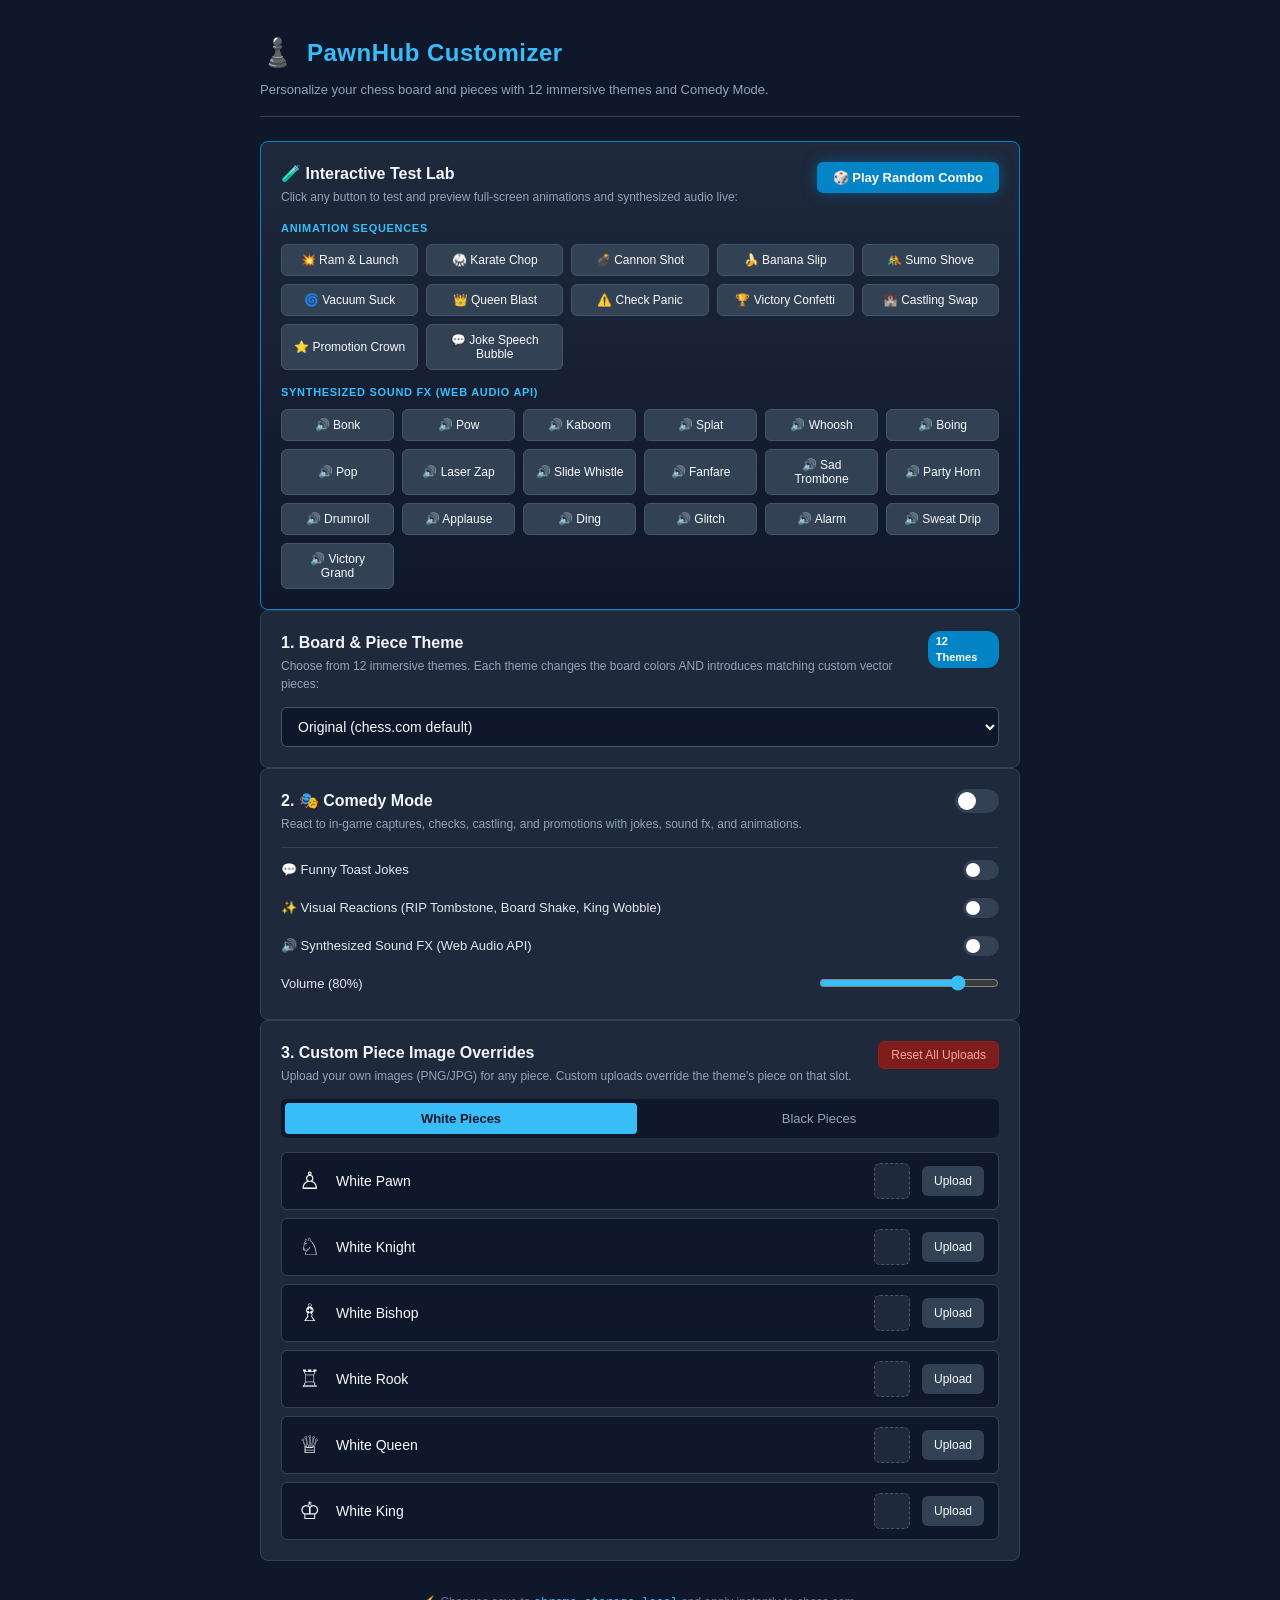
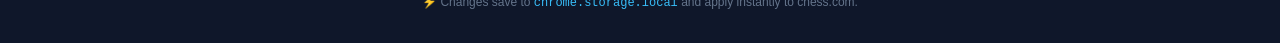
==== options/options.html @ b4aa9efa "animations and themes" ====
<!DOCTYPE html>
<html lang="en">
<head>
  <meta charset="UTF-8">
  <meta name="viewport" content="width=device-width, initial-scale=1.0">
  <title>PawnHub - Customizer Settings</title>
  <link rel="stylesheet" href="options.css">
  <link rel="stylesheet" href="../content/content.css">
</head>
<body>
  <div class="container">
    <header class="header">
      <div class="logo">
        <span class="icon">♟️</span>
        <h1>PawnHub Customizer</h1>
      </div>
      <p class="subtitle">Personalize your chess board and pieces with 12 immersive themes and Comedy Mode.</p>
    </header>

    <main class="grid-layout">
      <!-- Section 1: Interactive Test Lab (Audition Without Playing) -->
      <section class="card test-lab-card">
        <div class="card-header-flex">
          <div>
            <h2 class="card-title">🧪 Interactive Test Lab</h2>
            <p class="card-desc">Click any button to test and preview full-screen animations and synthesized audio live:</p>
          </div>
          <button id="test-random-combo-btn" class="btn-primary-glow">🎲 Play Random Combo</button>
        </div>

        <div class="test-group">
          <span class="test-group-title">Animation Sequences</span>
          <div class="button-grid">
            <button class="test-btn" data-effect="bonk">💥 Ram & Launch</button>
            <button class="test-btn" data-effect="karate">🥋 Karate Chop</button>
            <button class="test-btn" data-effect="cannon">💣 Cannon Shot</button>
            <button class="test-btn" data-effect="slip">🍌 Banana Slip</button>
            <button class="test-btn" data-effect="sumo">🤼 Sumo Shove</button>
            <button class="test-btn" data-effect="vacuum">🌀 Vacuum Suck</button>
            <button class="test-btn" data-effect="queen">👑 Queen Blast</button>
            <button class="test-btn" data-effect="check">⚠️ Check Panic</button>
            <button class="test-btn" data-effect="checkmate">🏆 Victory Confetti</button>
            <button class="test-btn" data-effect="castle">🏰 Castling Swap</button>
            <button class="test-btn" data-effect="promotion">⭐ Promotion Crown</button>
            <button class="test-btn" data-effect="joke">💬 Joke Speech Bubble</button>
          </div>
        </div>

        <div class="test-group">
          <span class="test-group-title">Synthesized Sound FX (Web Audio API)</span>
          <div class="button-grid sound-grid">
            <button class="test-sound-btn" data-sound="bonk">🔊 Bonk</button>
            <button class="test-sound-btn" data-sound="pow">🔊 Pow</button>
            <button class="test-sound-btn" data-sound="kaboom">🔊 Kaboom</button>
            <button class="test-sound-btn" data-sound="splat">🔊 Splat</button>
            <button class="test-sound-btn" data-sound="whoosh">🔊 Whoosh</button>
            <button class="test-sound-btn" data-sound="boing">🔊 Boing</button>
            <button class="test-sound-btn" data-sound="pop">🔊 Pop</button>
            <button class="test-sound-btn" data-sound="laser_zap">🔊 Laser Zap</button>
            <button class="test-sound-btn" data-sound="slide_whistle">🔊 Slide Whistle</button>
            <button class="test-sound-btn" data-sound="fanfare">🔊 Fanfare</button>
            <button class="test-sound-btn" data-sound="sad_trombone">🔊 Sad Trombone</button>
            <button class="test-sound-btn" data-sound="party_horn">🔊 Party Horn</button>
            <button class="test-sound-btn" data-sound="drumroll">🔊 Drumroll</button>
            <button class="test-sound-btn" data-sound="applause">🔊 Applause</button>
            <button class="test-sound-btn" data-sound="ding">🔊 Ding</button>
            <button class="test-sound-btn" data-sound="glitch">🔊 Glitch</button>
            <button class="test-sound-btn" data-sound="alarm">🔊 Alarm</button>
            <button class="test-sound-btn" data-sound="drip">🔊 Sweat Drip</button>
            <button class="test-sound-btn" data-sound="victory">🔊 Victory Grand</button>
          </div>
        </div>
      </section>

      <!-- Section 2: 12 Board & Piece Themes -->
      <section class="card">
        <div class="card-header-flex">
          <div>
            <h2 class="card-title">1. Board & Piece Theme</h2>
            <p class="card-desc">Choose from 12 immersive themes. Each theme changes the board colors AND introduces matching custom vector pieces:</p>
          </div>
          <span class="badge">12 Themes</span>
        </div>
        <select id="theme-select" class="theme-dropdown">
          <option value="default">Original (chess.com default)</option>
          <option value="candy">🍭 Candy Land</option>
          <option value="lava">🌋 Lava Volcano</option>
          <option value="space">🌌 Deep Space</option>
          <option value="haunted">🏚️ Haunted Mansion</option>
          <option value="underwater">🌊 Underwater Reef</option>
          <option value="arcade">🕹️ Retro Arcade</option>
          <option value="desert">🏜️ Desert Pyramids</option>
          <option value="jungle">🌴 Wild Jungle</option>
          <option value="ice">❄️ Ice Kingdom</option>
          <option value="cyberpunk">⚡ Cyberpunk Neon</option>
          <option value="medieval">🏰 Medieval Castle</option>
          <option value="pirate">🏴‍☠️ Pirate Seas</option>
        </select>
      </section>

      <!-- Section 3: Comedy Mode Settings -->
      <section class="card">
        <div class="card-header-flex">
          <div>
            <h2 class="card-title">2. 🎭 Comedy Mode</h2>
            <p class="card-desc">React to in-game captures, checks, castling, and promotions with jokes, sound fx, and animations.</p>
          </div>
          <label class="toggle-switch">
            <input type="checkbox" id="comedy-enabled-toggle">
            <span class="slider"></span>
          </label>
        </div>

        <div id="comedy-sub-options" class="sub-options">
          <div class="switch-row">
            <span class="sub-label">💬 Funny Toast Jokes</span>
            <label class="toggle-switch small">
              <input type="checkbox" id="comedy-jokes-toggle">
              <span class="slider"></span>
            </label>
          </div>

          <div class="switch-row">
            <span class="sub-label">✨ Visual Reactions (RIP Tombstone, Board Shake, King Wobble)</span>
            <label class="toggle-switch small">
              <input type="checkbox" id="comedy-effects-toggle">
              <span class="slider"></span>
            </label>
          </div>

          <div class="switch-row">
            <span class="sub-label">🔊 Synthesized Sound FX (Web Audio API)</span>
            <label class="toggle-switch small">
              <input type="checkbox" id="comedy-sounds-toggle">
              <span class="slider"></span>
            </label>
          </div>

          <div class="slider-row">
            <span class="sub-label">Volume (<span id="volume-label">80%</span>)</span>
            <input type="range" id="comedy-volume-slider" min="0" max="100" value="80">
          </div>
        </div>
      </section>

      <!-- Section 4: Piece Replacements -->
      <section class="card">
        <div class="card-header-flex">
          <div>
            <h2 class="card-title">3. Custom Piece Image Overrides</h2>
            <p class="card-desc">Upload your own images (PNG/JPG) for any piece. Custom uploads override the theme's piece on that slot.</p>
          </div>
          <button id="reset-all-pieces-btn" class="btn-danger">Reset All Uploads</button>
        </div>

        <!-- Color Tabs -->
        <div class="tab-bar">
          <button class="tab-btn active" data-tab="white">White Pieces</button>
          <button class="tab-btn" data-tab="black">Black Pieces</button>
        </div>

        <!-- Pieces Containers -->
        <div id="white-pieces-list" class="piece-grid tab-content active"></div>
        <div id="black-pieces-list" class="piece-grid tab-content"></div>
      </section>
    </main>

    <footer class="footer">
      <span>⚡ Changes save to <code>chrome.storage.local</code> and apply instantly to chess.com.</span>
    </footer>
  </div>

  <script src="../content/themes.js"></script>
  <script src="../content/audio.js"></script>
  <script src="../content/effects.js"></script>
  <script src="options.js"></script>
</body>
</html>
---- options/options.css ----
/* ==========================================================================
   PawnHub - Options Page Styles (Full Tab)
   ========================================================================== */

* {
  box-sizing: border-box;
  margin: 0;
  padding: 0;
}

body {
  background-color: #0f172a;
  color: #f8fafc;
  font-family: -apple-system, BlinkMacSystemFont, "Segoe UI", Roboto, sans-serif;
  font-size: 14px;
  line-height: 1.5;
  padding: 32px 16px;
  min-height: 100vh;
}

.container {
  max-width: 760px;
  margin: 0 auto;
  display: flex;
  flex-direction: column;
  gap: 24px;
}

/* Header */
.header {
  border-bottom: 1px solid #334155;
  padding-bottom: 16px;
}

.logo {
  display: flex;
  align-items: center;
  gap: 12px;
  margin-bottom: 6px;
}

.logo .icon {
  font-size: 28px;
}

.logo h1 {
  font-size: 24px;
  font-weight: 700;
  color: #38bdf8;
  letter-spacing: 0.5px;
}

.subtitle {
  color: #94a3b8;
  font-size: 13px;
}

/* Cards */
.card {
  background-color: #1e293b;
  border: 1px solid #334155;
  border-radius: 8px;
  padding: 20px;
  display: flex;
  flex-direction: column;
  gap: 14px;
}

.card-header-flex {
  display: flex;
  justify-content: space-between;
  align-items: flex-start;
  gap: 12px;
}

.card-title {
  font-size: 16px;
  font-weight: 600;
  color: #f1f5f9;
}

.card-desc {
  font-size: 12px;
  color: #94a3b8;
  margin-top: 2px;
}

/* Test Lab Styles */
.test-lab-card {
  border: 1px solid #0284c7;
  background: linear-gradient(180deg, #1e293b 0%, #0f172a 100%);
}

.btn-primary-glow {
  background-color: #0284c7;
  color: #ffffff;
  border: none;
  border-radius: 6px;
  padding: 8px 16px;
  font-weight: 700;
  font-size: 13px;
  cursor: pointer;
  box-shadow: 0 0 14px rgba(2, 132, 199, 0.5);
  transition: all 0.2s;
}

.btn-primary-glow:hover {
  background-color: #38bdf8;
  color: #0f172a;
}

.test-group {
  display: flex;
  flex-direction: column;
  gap: 8px;
}

.test-group-title {
  font-size: 11px;
  text-transform: uppercase;
  letter-spacing: 0.7px;
  color: #38bdf8;
  font-weight: 700;
}

.button-grid {
  display: grid;
  grid-template-columns: repeat(auto-fill, minmax(130px, 1fr));
  gap: 8px;
}

.sound-grid {
  grid-template-columns: repeat(auto-fill, minmax(105px, 1fr));
}

.test-btn, .test-sound-btn {
  background: #334155;
  border: 1px solid #475569;
  color: #f8fafc;
  padding: 8px 10px;
  border-radius: 6px;
  font-size: 12px;
  font-weight: 500;
  cursor: pointer;
  text-align: center;
  transition: all 0.15s;
}

.test-btn:hover {
  background: #0284c7;
  border-color: #38bdf8;
  transform: translateY(-1px);
}

.test-sound-btn:hover {
  background: #059669;
  border-color: #34d399;
  transform: translateY(-1px);
}

/* Dropdown */
.theme-dropdown {
  width: 100%;
  padding: 10px 12px;
  background-color: #0f172a;
  color: #f8fafc;
  border: 1px solid #475569;
  border-radius: 6px;
  font-size: 14px;
  cursor: pointer;
  outline: none;
  transition: border-color 0.2s;
}

.theme-dropdown:focus {
  border-color: #38bdf8;
}

/* Comedy Switches */
.switch-row {
  display: flex;
  justify-content: space-between;
  align-items: center;
  gap: 12px;
  padding: 6px 0;
}

.sub-options {
  display: flex;
  flex-direction: column;
  gap: 6px;
  padding-top: 6px;
  border-top: 1px solid #334155;
}

.sub-options.disabled {
  opacity: 0.4;
  pointer-events: none;
}

.sub-label {
  font-size: 13px;
  color: #e2e8f0;
}

.slider-row {
  display: flex;
  justify-content: space-between;
  align-items: center;
  padding: 6px 0;
}

.slider-row input[type="range"] {
  width: 180px;
  accent-color: #38bdf8;
  cursor: pointer;
}

.toggle-switch {
  position: relative;
  display: inline-block;
  width: 44px;
  height: 24px;
  flex-shrink: 0;
}

.toggle-switch input {
  opacity: 0;
  width: 0;
  height: 0;
}

.slider {
  position: absolute;
  cursor: pointer;
  top: 0;
  left: 0;
  right: 0;
  bottom: 0;
  background-color: #334155;
  transition: 0.2s;
  border-radius: 24px;
}

.slider:before {
  position: absolute;
  content: "";
  height: 18px;
  width: 18px;
  left: 3px;
  bottom: 3px;
  background-color: white;
  transition: 0.2s;
  border-radius: 50%;
}

input:checked + .slider {
  background-color: #38bdf8;
}

input:checked + .slider:before {
  transform: translateX(20px);
}

.toggle-switch.small {
  width: 36px;
  height: 20px;
}

.toggle-switch.small .slider:before {
  height: 14px;
  width: 14px;
  left: 3px;
  bottom: 3px;
}

.toggle-switch.small input:checked + .slider:before {
  transform: translateX(16px);
}

/* Tab Bar */
.tab-bar {
  display: flex;
  background-color: #0f172a;
  border-radius: 6px;
  padding: 4px;
  gap: 6px;
}

.tab-btn {
  flex: 1;
  padding: 8px;
  background: transparent;
  border: none;
  border-radius: 4px;
  color: #94a3b8;
  font-size: 13px;
  font-weight: 500;
  cursor: pointer;
  transition: all 0.2s;
}

.tab-btn.active {
  background-color: #38bdf8;
  color: #0f172a;
  font-weight: 600;
}

.tab-content {
  display: none;
}

.tab-content.active {
  display: flex;
  flex-direction: column;
  gap: 8px;
}

/* Piece Row */
.piece-row {
  display: flex;
  align-items: center;
  justify-content: space-between;
  padding: 10px 14px;
  background-color: #0f172a;
  border: 1px solid #334155;
  border-radius: 6px;
  transition: border-color 0.2s;
}

.piece-row:hover {
  border-color: #475569;
}

.piece-info {
  display: flex;
  align-items: center;
  gap: 12px;
}

.piece-symbol {
  font-size: 24px;
  width: 28px;
  text-align: center;
}

.piece-name {
  font-size: 14px;
  font-weight: 500;
}

.piece-actions {
  display: flex;
  align-items: center;
  gap: 12px;
}

.piece-preview {
  width: 36px;
  height: 36px;
  border-radius: 6px;
  background-color: #1e293b;
  border: 1px dashed #475569;
  display: flex;
  align-items: center;
  justify-content: center;
  background-size: contain;
  background-position: center;
  background-repeat: no-repeat;
}

.piece-preview.has-image {
  border-style: solid;
  border-color: #38bdf8;
}

.btn-upload {
  padding: 6px 12px;
  background-color: #334155;
  color: #f8fafc;
  border-radius: 6px;
  cursor: pointer;
  font-size: 12px;
  font-weight: 500;
  transition: background-color 0.2s;
}

.btn-upload:hover {
  background-color: #475569;
}

.btn-clear {
  background: transparent;
  border: none;
  color: #ef4444;
  cursor: pointer;
  font-size: 16px;
  padding: 4px;
  display: none;
  line-height: 1;
}

.btn-clear.visible {
  display: inline-block;
}

.btn-danger {
  background: #7f1d1d;
  color: #fca5a5;
  border: 1px solid #991b1b;
  border-radius: 6px;
  padding: 6px 12px;
  font-size: 12px;
  font-weight: 500;
  cursor: pointer;
  transition: background-color 0.2s;
}

.btn-danger:hover {
  background: #991b1b;
  color: #ffffff;
}

.badge {
  background: #0284c7;
  color: #ffffff;
  padding: 2px 8px;
  border-radius: 12px;
  font-size: 11px;
  font-weight: 700;
}

/* Footer */
.footer {
  text-align: center;
  color: #64748b;
  font-size: 12px;
  padding-top: 8px;
}

code {
  color: #38bdf8;
  font-family: monospace;
}
---- content/content.css ----
/* ==========================================================================
   PawnHub - Fullscreen Overlay & Big Animation Styles (Stage 2)
   ========================================================================== */

/* 1. Dedicated Fullscreen Overlay Layer (Zero clipping, fixed to viewport) */
.pawnhub-fullscreen-overlay {
  position: fixed;
  inset: 0;
  width: 100vw;
  height: 100vh;
  pointer-events: none !important;
  z-index: 99999999 !important;
  overflow: visible !important;
}

.pawnhub-particle-canvas {
  position: absolute;
  inset: 0;
  width: 100%;
  height: 100%;
  pointer-events: none;
}

/* 2. Ghost Clones for "Bonk and Fly" Movement */
.pawnhub-ghost-piece {
  position: absolute;
  pointer-events: none !important;
  z-index: 99999999 !important;
  will-change: transform, opacity;
  filter: drop-shadow(0 8px 16px rgba(0, 0, 0, 0.45));
}

/* 3. Big Comic Bursts ("BONK!", "POW!", "WHAM!", "KABOOM!") */
.pawnhub-comic-burst {
  position: absolute;
  pointer-events: none !important;
  font-family: "Impact", "Arial Black", -apple-system, sans-serif;
  font-weight: 900;
  font-size: 52px;
  letter-spacing: 2px;
  text-transform: uppercase;
  text-align: center;
  white-space: nowrap;
  animation: pawnhub-burst-pop 1.1s cubic-bezier(0.175, 0.885, 0.32, 1.275) forwards;
  will-change: transform, opacity;
}

.pawnhub-comic-burst.theme-yellow {
  color: #fef08a;
  text-shadow:
    -3px -3px 0 #000, 3px -3px 0 #000,
    -3px 3px 0 #000, 3px 3px 0 #000,
    0 6px 12px rgba(245, 158, 11, 0.8);
}

.pawnhub-comic-burst.theme-cyan {
  color: #38bdf8;
  text-shadow:
    -3px -3px 0 #000, 3px -3px 0 #000,
    -3px 3px 0 #000, 3px 3px 0 #000,
    0 6px 12px rgba(2, 132, 199, 0.8);
}

.pawnhub-comic-burst.theme-orange {
  color: #fb923c;
  text-shadow:
    -3px -3px 0 #000, 3px -3px 0 #000,
    -3px 3px 0 #000, 3px 3px 0 #000,
    0 6px 16px rgba(234, 88, 12, 0.9);
}

.pawnhub-comic-burst.theme-purple {
  color: #c084fc;
  text-shadow:
    -3px -3px 0 #000, 3px -3px 0 #000,
    -3px 3px 0 #000, 3px 3px 0 #000,
    0 6px 16px rgba(147, 51, 234, 0.8);
}

@keyframes pawnhub-burst-pop {
  0% {
    opacity: 0;
    transform: translate(-50%, -50%) scale(0.3) rotate(-15deg);
  }
  20% {
    opacity: 1;
    transform: translate(-50%, -50%) scale(1.3) rotate(5deg);
  }
  60% {
    opacity: 1;
    transform: translate(-50%, -65%) scale(1.05) rotate(-3deg);
  }
  100% {
    opacity: 0;
    transform: translate(-50%, -100%) scale(0.8) rotate(8deg);
  }
}

/* 4. Shockwave Ring */
.pawnhub-shockwave-ring {
  position: absolute;
  pointer-events: none !important;
  border: 6px solid #38bdf8;
  border-radius: 50%;
  transform: translate(-50%, -50%) scale(0.1);
  box-shadow: 0 0 20px #38bdf8, inset 0 0 20px #38bdf8;
  animation: pawnhub-shockwave-expand 0.75s ease-out forwards;
}

@keyframes pawnhub-shockwave-expand {
  0% {
    opacity: 1;
    transform: translate(-50%, -50%) scale(0.1);
  }
  70% {
    opacity: 0.8;
  }
  100% {
    opacity: 0;
    transform: translate(-50%, -50%) scale(1.1);
  }
}

/* 5. Hop Ring on normal moves */
.pawnhub-hop-ring {
  position: absolute;
  pointer-events: none;
  width: 70px;
  height: 70px;
  border: 3px solid #38bdf8;
  border-radius: 50%;
  transform: translate(-50%, -50%) scale(0.3);
  animation: pawnhub-hop-expand 0.45s ease-out forwards;
}

@keyframes pawnhub-hop-expand {
  0% { opacity: 0.9; transform: translate(-50%, -50%) scale(0.3); }
  100% { opacity: 0; transform: translate(-50%, -50%) scale(1.3); }
}

/* 6. Big Centered Speech Bubble Joke Banner */
.pawnhub-big-joke-banner {
  position: absolute;
  transform: translate(-50%, -50%);
  pointer-events: none !important;
  z-index: 99999999;
  max-width: 90vw;
  width: max-content;
  animation: pawnhub-joke-pop-in 0.35s cubic-bezier(0.175, 0.885, 0.32, 1.275) forwards;
}

.pawnhub-big-joke-banner .joke-bubble {
  background: rgba(15, 23, 42, 0.96);
  color: #ffffff;
  border: 3px solid #38bdf8;
  border-radius: 18px;
  padding: 14px 26px;
  display: flex;
  align-items: center;
  gap: 14px;
  box-shadow: 0 10px 30px rgba(0, 0, 0, 0.6), 0 0 18px rgba(56, 189, 248, 0.4);
  font-family: -apple-system, BlinkMacSystemFont, "Segoe UI", Roboto, sans-serif;
  font-weight: 700;
  line-height: 1.3;
  text-shadow: 0 2px 4px rgba(0, 0, 0, 0.5);
}

.pawnhub-big-joke-banner .joke-icon {
  font-size: 1.4em;
  flex-shrink: 0;
}

.pawnhub-big-joke-banner .joke-text {
  font-size: 1em;
}

.pawnhub-big-joke-banner.fading-out {
  animation: pawnhub-joke-fade-out 0.4s ease forwards;
}

@keyframes pawnhub-joke-pop-in {
  from {
    opacity: 0;
    transform: translate(-50%, -40%) scale(0.8);
  }
  to {
    opacity: 1;
    transform: translate(-50%, -50%) scale(1);
  }
}

@keyframes pawnhub-joke-fade-out {
  from {
    opacity: 1;
    transform: translate(-50%, -50%) scale(1);
  }
  to {
    opacity: 0;
    transform: translate(-50%, -60%) scale(0.9);
  }
}

/* 7. Big Floating RIP Tombstone */
.pawnhub-big-rip-marker {
  position: absolute;
  pointer-events: none;
  font-size: 42px;
  transform: translate(-50%, -50%);
  animation: pawnhub-rip-rise 1.4s ease-out forwards;
  filter: drop-shadow(0 4px 8px rgba(0, 0, 0, 0.6));
}

@keyframes pawnhub-rip-rise {
  0% {
    opacity: 0;
    transform: translate(-50%, -40%) scale(0.5);
  }
  25% {
    opacity: 1;
    transform: translate(-50%, -65%) scale(1.2);
  }
  75% {
    opacity: 0.9;
    transform: translate(-50%, -100%) scale(1);
  }
  100% {
    opacity: 0;
    transform: translate(-50%, -140%) scale(0.8);
  }
}

/* 8. King Panic Sweat Drop */
.pawnhub-sweat-drop {
  position: absolute;
  font-size: 32px;
  pointer-events: none;
  animation: pawnhub-sweat-fall 1s ease-in forwards;
}

@keyframes pawnhub-sweat-fall {
  0% { opacity: 0; transform: translate(-50%, 0) scale(0.5); }
  30% { opacity: 1; transform: translate(-50%, 10px) scale(1.1); }
  100% { opacity: 0; transform: translate(-50%, 45px) scale(0.8); }
}

/* 9. Screen Shake Variants (Respects prefers-reduced-motion) */
@media (prefers-reduced-motion: no-preference) {
  .pawnhub-screen-shake-light {
    animation: pawnhub-shake-anim-light 0.4s cubic-bezier(0.36, 0.07, 0.19, 0.97) both !important;
  }

  .pawnhub-screen-shake-heavy {
    animation: pawnhub-shake-anim-heavy 0.6s cubic-bezier(0.36, 0.07, 0.19, 0.97) both !important;
  }
}

@keyframes pawnhub-shake-anim-light {
  10%, 90% { transform: translate3d(-2px, 1px, 0); }
  20%, 80% { transform: translate3d(3px, -2px, 0); }
  30%, 50%, 70% { transform: translate3d(-3px, 2px, 0); }
  40%, 60% { transform: translate3d(3px, -1px, 0); }
}

@keyframes pawnhub-shake-anim-heavy {
  10%, 90% { transform: translate3d(-5px, 3px, 0) rotate(-1deg); }
  20%, 80% { transform: translate3d(6px, -4px, 0) rotate(1deg); }
  30%, 50%, 70% { transform: translate3d(-6px, 4px, 0) rotate(-1deg); }
  40%, 60% { transform: translate3d(5px, -3px, 0) rotate(1deg); }
}
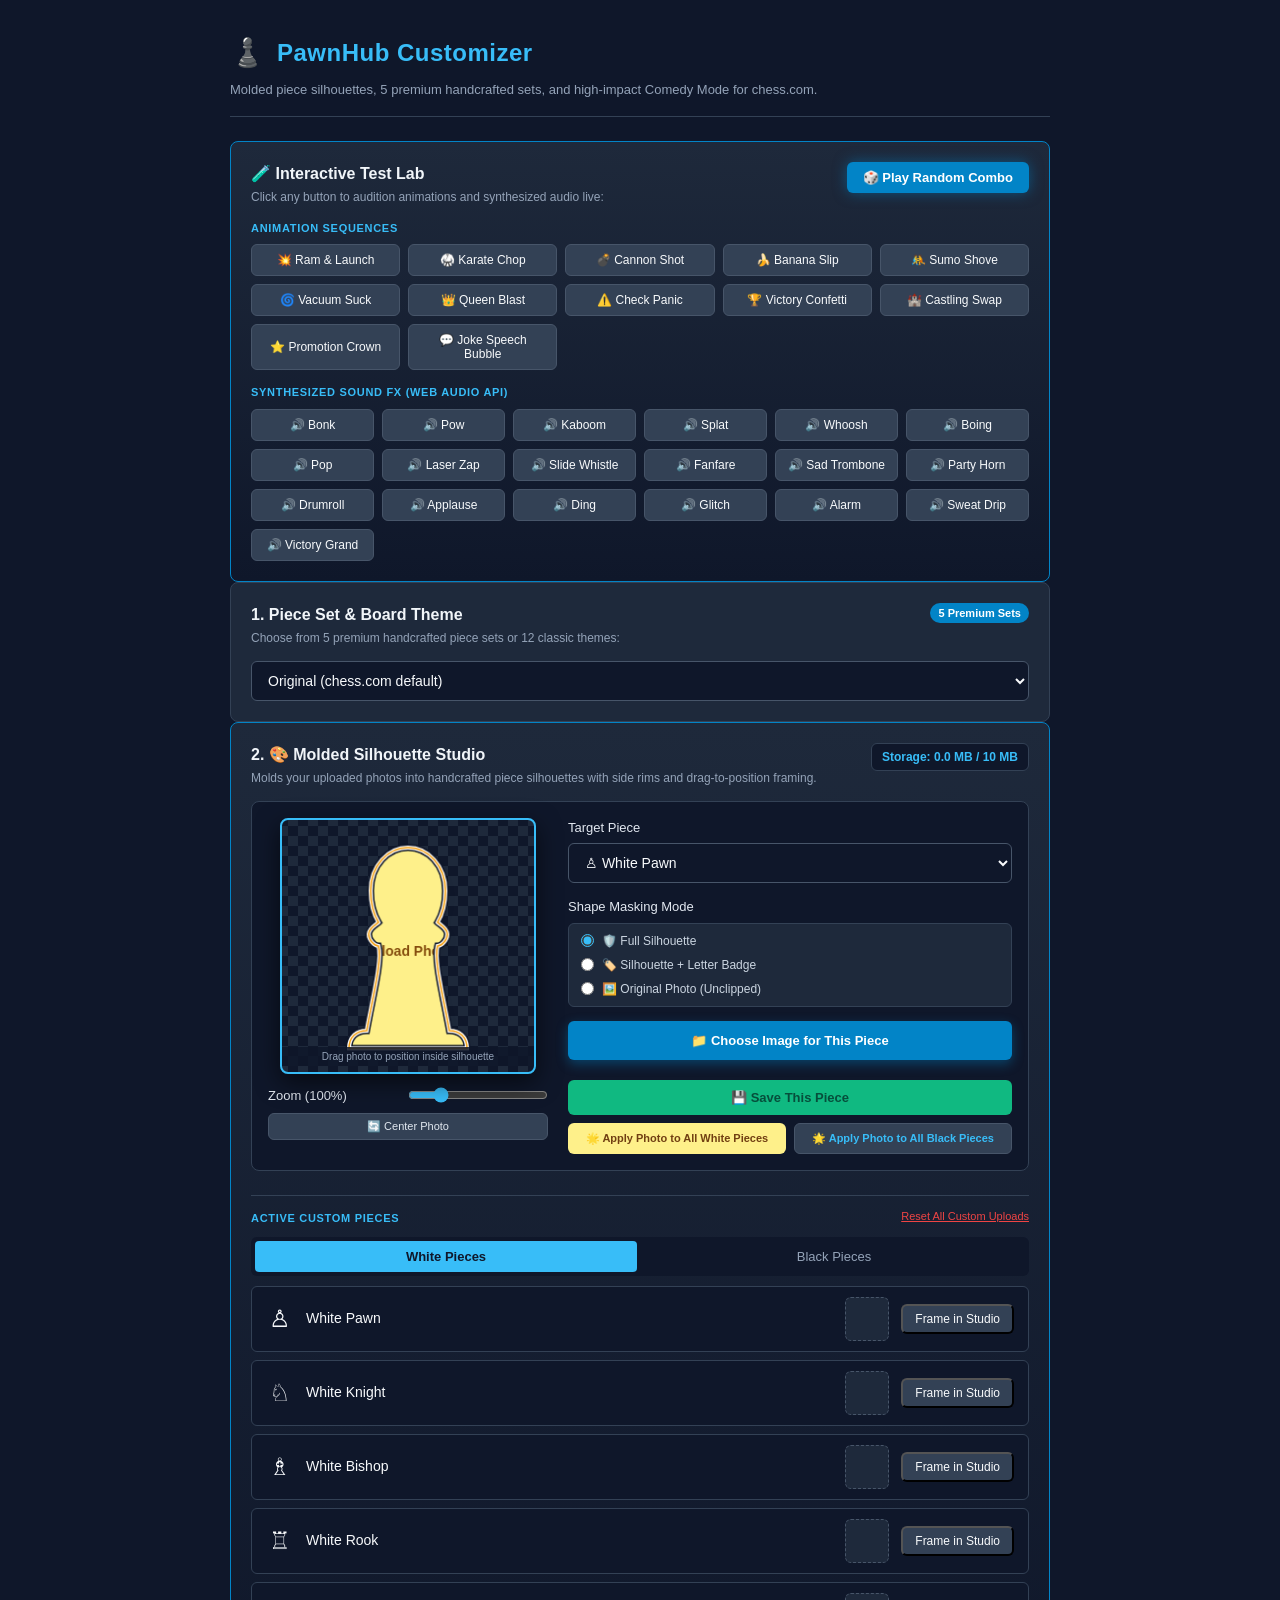
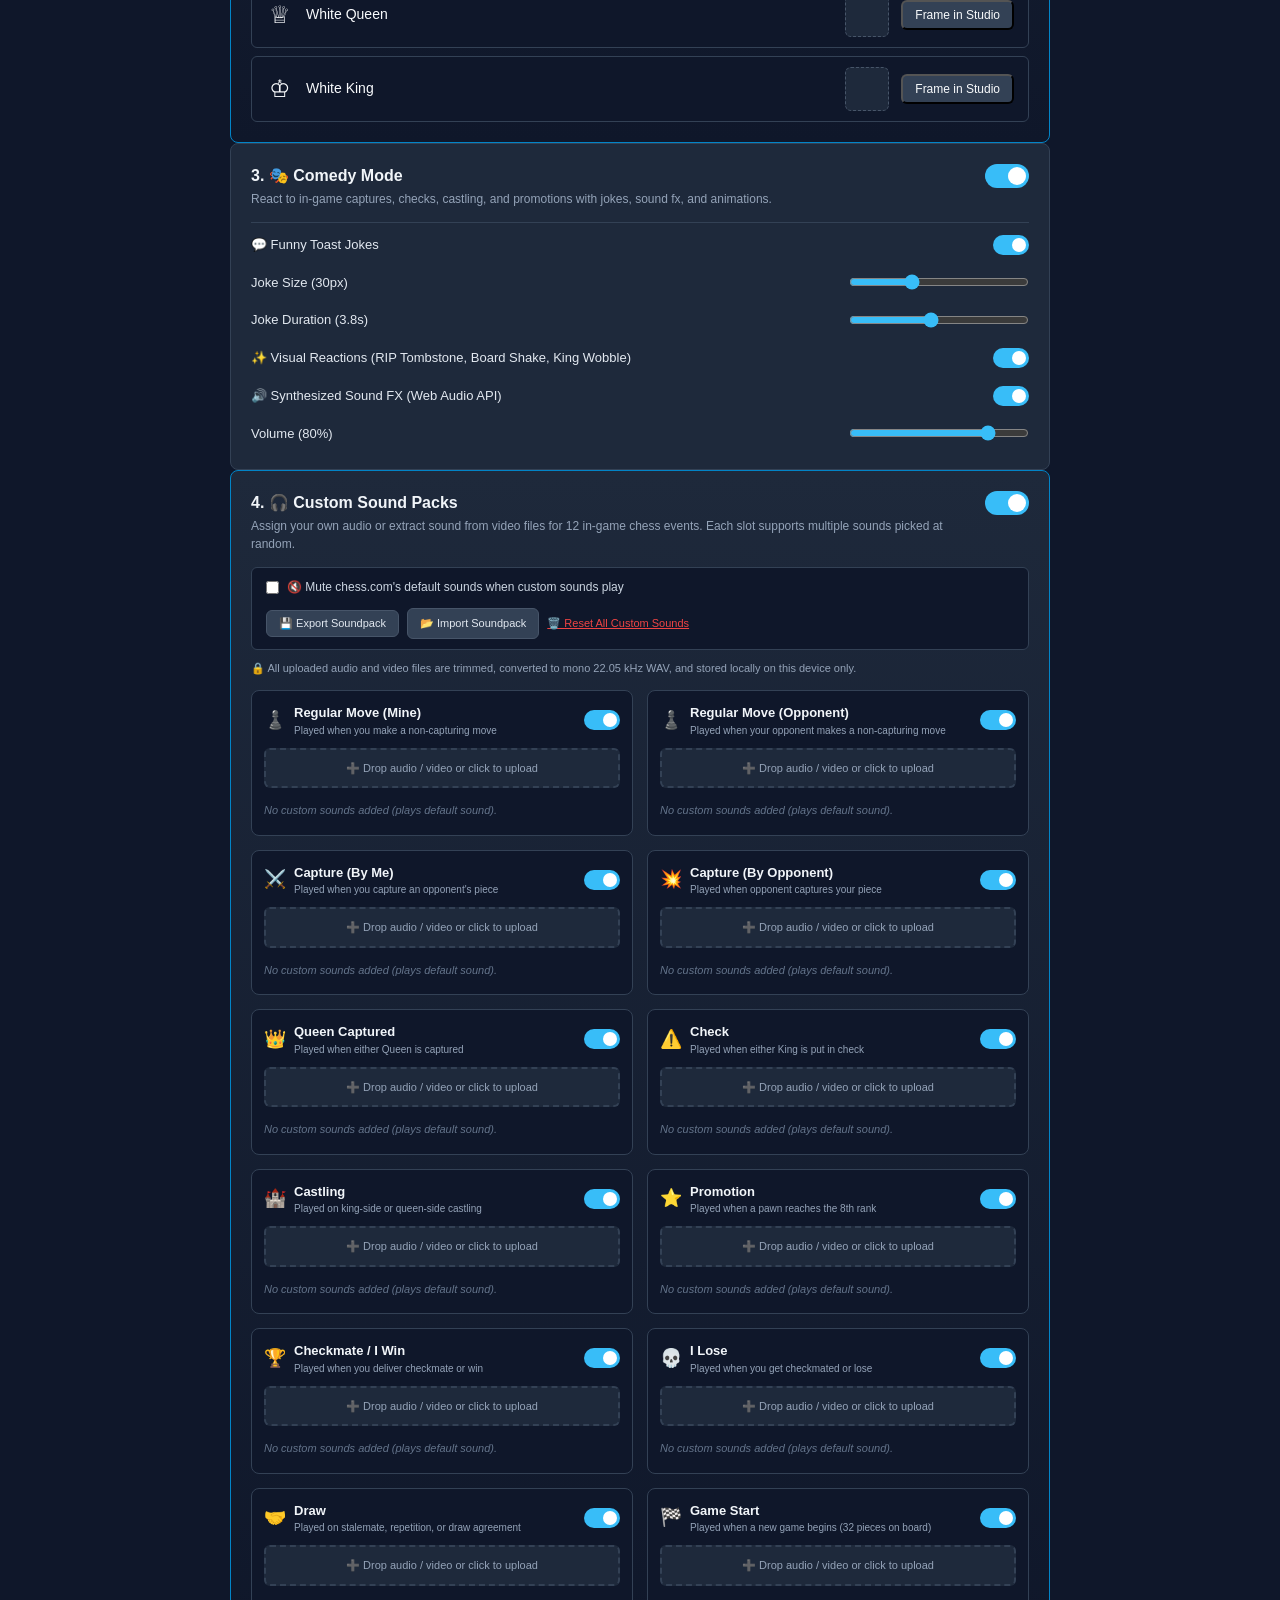
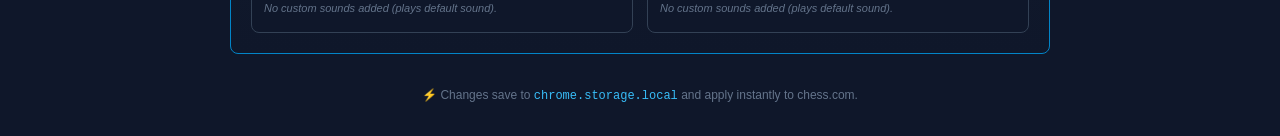
==== commit 29598909: "Part 1: code review, security and error handling fixes" ====
--- a/options/options.html
+++ b/options/options.html
@@ -14,16 +14,16 @@
         <span class="icon">♟️</span>
         <h1>PawnHub Customizer</h1>
       </div>
-      <p class="subtitle">Personalize your chess board and pieces with 12 immersive themes and Comedy Mode.</p>
+      <p class="subtitle">Molded piece silhouettes, 5 premium handcrafted sets, and high-impact Comedy Mode for chess.com.</p>
     </header>
 
     <main class="grid-layout">
-      <!-- Section 1: Interactive Test Lab (Audition Without Playing) -->
+      <!-- Section 1: Interactive Test Lab -->
       <section class="card test-lab-card">
         <div class="card-header-flex">
           <div>
             <h2 class="card-title">🧪 Interactive Test Lab</h2>
-            <p class="card-desc">Click any button to test and preview full-screen animations and synthesized audio live:</p>
+            <p class="card-desc">Click any button to audition animations and synthesized audio live:</p>
           </div>
           <button id="test-random-combo-btn" class="btn-primary-glow">🎲 Play Random Combo</button>
         </div>
@@ -72,37 +72,161 @@
         </div>
       </section>
 
-      <!-- Section 2: 12 Board & Piece Themes -->
+      <!-- Section 2: Piece Sets & Themes -->
       <section class="card">
         <div class="card-header-flex">
           <div>
-            <h2 class="card-title">1. Board & Piece Theme</h2>
-            <p class="card-desc">Choose from 12 immersive themes. Each theme changes the board colors AND introduces matching custom vector pieces:</p>
-          </div>
-          <span class="badge">12 Themes</span>
+            <h2 class="card-title">1. Piece Set & Board Theme</h2>
+            <p class="card-desc">Choose from 5 premium handcrafted piece sets or 12 classic themes:</p>
+          </div>
+          <span class="badge">5 Premium Sets</span>
         </div>
         <select id="theme-select" class="theme-dropdown">
           <option value="default">Original (chess.com default)</option>
-          <option value="candy">🍭 Candy Land</option>
-          <option value="lava">🌋 Lava Volcano</option>
-          <option value="space">🌌 Deep Space</option>
-          <option value="haunted">🏚️ Haunted Mansion</option>
-          <option value="underwater">🌊 Underwater Reef</option>
-          <option value="arcade">🕹️ Retro Arcade</option>
-          <option value="desert">🏜️ Desert Pyramids</option>
-          <option value="jungle">🌴 Wild Jungle</option>
-          <option value="ice">❄️ Ice Kingdom</option>
-          <option value="cyberpunk">⚡ Cyberpunk Neon</option>
-          <option value="medieval">🏰 Medieval Castle</option>
-          <option value="pirate">🏴‍☠️ Pirate Seas</option>
+          <optgroup label="🌟 5 Premium Handcrafted Sets">
+            <option value="crystal">💎 Crystal Glass</option>
+            <option value="neon">⚡ Neon Wireframe</option>
+            <option value="gold_obsidian">👑 Gold & Obsidian</option>
+            <option value="paper_cut">✂️ Paper Cut</option>
+            <option value="monsters">👾 Friendly Monsters</option>
+          </optgroup>
+          <optgroup label="🎨 12 Classic Themes">
+            <option value="candy">🍭 Candy Land</option>
+            <option value="lava">🌋 Lava Volcano</option>
+            <option value="space">🌌 Deep Space</option>
+            <option value="haunted">🏚️ Haunted Mansion</option>
+            <option value="underwater">🌊 Underwater Reef</option>
+            <option value="arcade">🕹️ Retro Arcade</option>
+            <option value="desert">🏜️ Desert Pyramids</option>
+            <option value="jungle">🌴 Wild Jungle</option>
+            <option value="ice">❄️ Ice Kingdom</option>
+            <option value="cyberpunk">⚡ Cyberpunk Neon</option>
+            <option value="medieval">🏰 Medieval Castle</option>
+            <option value="pirate">🏴‍☠️ Pirate Seas</option>
+          </optgroup>
         </select>
       </section>
 
-      <!-- Section 3: Comedy Mode Settings -->
+      <!-- Section 3: Molded Silhouette Studio & Crop Tool -->
+      <section class="card studio-card">
+        <div class="card-header-flex">
+          <div>
+            <h2 class="card-title">2. 🎨 Molded Silhouette Studio</h2>
+            <p class="card-desc">Molds your uploaded photos into handcrafted piece silhouettes with side rims and drag-to-position framing.</p>
+          </div>
+          <div id="storage-status" class="storage-badge">Storage: <span id="storage-mb">0.0 MB</span> / 10 MB</div>
+        </div>
+
+        <div id="storage-warning" class="storage-warning" style="display: none;">
+          ⚠️ Warning: Local storage is nearly full (>7MB). Reset some pieces to free up space.
+        </div>
+
+        <!-- Studio Controls Grid -->
+        <div class="studio-layout">
+          <!-- Left: Interactive Canvas Viewport -->
+          <div class="canvas-container">
+            <div class="canvas-wrapper">
+              <canvas id="crop-canvas" width="256" height="256"></canvas>
+              <div class="canvas-hint">Drag photo to position inside silhouette</div>
+            </div>
+
+            <!-- Zoom & Pan Controls -->
+            <div class="crop-controls">
+              <div class="zoom-row">
+                <span class="sub-label">Zoom (<span id="zoom-val">100%</span>)</span>
+                <input type="range" id="crop-zoom" min="50" max="300" value="100">
+              </div>
+              <button id="btn-reset-crop" class="btn-subtle">🔄 Center Photo</button>
+            </div>
+          </div>
+
+          <!-- Right: Setup & Batch Controls -->
+          <div class="studio-settings">
+            <!-- Piece & Color Picker -->
+            <div class="setting-row">
+              <label class="sub-label">Target Piece</label>
+              <select id="studio-piece-select" class="theme-dropdown">
+                <optgroup label="White Pieces">
+                  <option value="wp">♙ White Pawn</option>
+                  <option value="wn">♘ White Knight</option>
+                  <option value="wb">♗ White Bishop</option>
+                  <option value="wr">♖ White Rook</option>
+                  <option value="wq">♕ White Queen</option>
+                  <option value="wk">♔ White King</option>
+                </optgroup>
+                <optgroup label="Black Pieces">
+                  <option value="bp">♟ Black Pawn</option>
+                  <option value="bn">♞ Black Knight</option>
+                  <option value="bb">♝ Black Bishop</option>
+                  <option value="br">♜ Black Rook</option>
+                  <option value="bq">♛ Black Queen</option>
+                  <option value="bk">♚ Black King</option>
+                </optgroup>
+              </select>
+            </div>
+
+            <!-- Shape Mode Radios -->
+            <div class="setting-row">
+              <label class="sub-label">Shape Masking Mode</label>
+              <div class="mode-options">
+                <label class="mode-radio">
+                  <input type="radio" name="shape-mode" value="silhouette" checked>
+                  <span>🛡️ Full Silhouette</span>
+                </label>
+                <label class="mode-radio">
+                  <input type="radio" name="shape-mode" value="badge">
+                  <span>🏷️ Silhouette + Letter Badge</span>
+                </label>
+                <label class="mode-radio">
+                  <input type="radio" name="shape-mode" value="original">
+                  <span>🖼️ Original Photo (Unclipped)</span>
+                </label>
+              </div>
+            </div>
+
+            <!-- Image File Chooser -->
+            <div class="setting-row">
+              <label class="btn-upload-prominent">
+                📁 Choose Image for This Piece
+                <input type="file" id="studio-file-input" accept="image/*" style="display: none;">
+              </label>
+            </div>
+
+            <!-- Save & Batch Apply Buttons -->
+            <div class="studio-actions">
+              <button id="btn-save-piece" class="btn-save-main">💾 Save This Piece</button>
+              <div class="batch-buttons">
+                <button id="btn-apply-all-white" class="btn-batch white-side">🌟 Apply Photo to All White Pieces</button>
+                <button id="btn-apply-all-black" class="btn-batch black-side">🌟 Apply Photo to All Black Pieces</button>
+              </div>
+            </div>
+          </div>
+        </div>
+
+        <!-- Saved Pieces Grid Overview -->
+        <div class="active-pieces-overview">
+          <div class="card-header-flex">
+            <span class="test-group-title">Active Custom Pieces</span>
+            <button id="reset-all-pieces-btn" class="btn-danger-subtle">Reset All Custom Uploads</button>
+          </div>
+
+          <!-- Color Tabs -->
+          <div class="tab-bar">
+            <button class="tab-btn active" data-tab="white">White Pieces</button>
+            <button class="tab-btn" data-tab="black">Black Pieces</button>
+          </div>
+
+          <!-- Pieces Containers -->
+          <div id="white-pieces-list" class="piece-grid tab-content active"></div>
+          <div id="black-pieces-list" class="piece-grid tab-content"></div>
+        </div>
+      </section>
+
+      <!-- Section 4: Comedy Mode Settings -->
       <section class="card">
         <div class="card-header-flex">
           <div>
-            <h2 class="card-title">2. 🎭 Comedy Mode</h2>
+            <h2 class="card-title">3. 🎭 Comedy Mode</h2>
             <p class="card-desc">React to in-game captures, checks, castling, and promotions with jokes, sound fx, and animations.</p>
           </div>
           <label class="toggle-switch">
@@ -120,6 +244,16 @@
             </label>
           </div>
 
+          <div class="slider-row">
+            <span class="sub-label">Joke Size (<span id="joke-size-label">30px</span>)</span>
+            <input type="range" id="joke-size-slider" min="24" max="42" value="30">
+          </div>
+
+          <div class="slider-row">
+            <span class="sub-label">Joke Duration (<span id="joke-duration-label">3.8s</span>)</span>
+            <input type="range" id="joke-duration-slider" min="20" max="60" value="38">
+          </div>
+
           <div class="switch-row">
             <span class="sub-label">✨ Visual Reactions (RIP Tombstone, Board Shake, King Wobble)</span>
             <label class="toggle-switch small">
@@ -143,25 +277,42 @@
         </div>
       </section>
 
-      <!-- Section 4: Piece Replacements -->
-      <section class="card">
+      <!-- Section 4: Custom Sound Packs -->
+      <section class="card soundpack-card">
         <div class="card-header-flex">
           <div>
-            <h2 class="card-title">3. Custom Piece Image Overrides</h2>
-            <p class="card-desc">Upload your own images (PNG/JPG) for any piece. Custom uploads override the theme's piece on that slot.</p>
-          </div>
-          <button id="reset-all-pieces-btn" class="btn-danger">Reset All Uploads</button>
-        </div>
-
-        <!-- Color Tabs -->
-        <div class="tab-bar">
-          <button class="tab-btn active" data-tab="white">White Pieces</button>
-          <button class="tab-btn" data-tab="black">Black Pieces</button>
-        </div>
-
-        <!-- Pieces Containers -->
-        <div id="white-pieces-list" class="piece-grid tab-content active"></div>
-        <div id="black-pieces-list" class="piece-grid tab-content"></div>
+            <h2 class="card-title">4. 🎧 Custom Sound Packs</h2>
+            <p class="card-desc">Assign your own audio or extract sound from video files for 12 in-game chess events. Each slot supports multiple sounds picked at random.</p>
+          </div>
+          <label class="toggle-switch">
+            <input type="checkbox" id="custom-sounds-enabled-toggle" checked>
+            <span class="slider"></span>
+          </label>
+        </div>
+
+        <div class="soundpack-toolbar">
+          <div class="soundpack-toggles">
+            <label class="checkbox-label">
+              <input type="checkbox" id="mute-chesscom-toggle">
+              <span>🔇 Mute chess.com's default sounds when custom sounds play</span>
+            </label>
+          </div>
+          <div class="soundpack-actions">
+            <button id="btn-export-sounds" class="btn-subtle">💾 Export Soundpack</button>
+            <label id="btn-import-sounds" class="btn-subtle" style="cursor: pointer;">
+              📂 Import Soundpack
+              <input type="file" id="soundpack-file-input" accept=".json" style="display: none;">
+            </label>
+            <button id="btn-reset-sounds" class="btn-danger-subtle">🗑️ Reset All Custom Sounds</button>
+          </div>
+        </div>
+
+        <p class="privacy-note">🔒 All uploaded audio and video files are trimmed, converted to mono 22.05 kHz WAV, and stored locally on this device only.</p>
+
+        <!-- 12 Event Slots Grid -->
+        <div id="sound-slots-grid" class="sound-slots-grid">
+          <!-- Dynamically populated by options.js -->
+        </div>
       </section>
     </main>
 
@@ -170,6 +321,84 @@
     </footer>
   </div>
 
+  <!-- Interactive Waveform Audio Trimmer Modal -->
+  <div id="audio-trim-modal" class="modal-backdrop" style="display: none;">
+    <div class="modal-card">
+      <div class="modal-header">
+        <div>
+          <h3 class="modal-title">✂️ Audio & Video Sound Trimmer</h3>
+          <p id="trim-target-event" class="modal-subtitle">Assigning sound to: <strong>Capture (By Me)</strong></p>
+        </div>
+        <button id="btn-close-trimmer" class="modal-close-btn" title="Close">✕</button>
+      </div>
+
+      <div class="modal-body">
+        <div class="waveform-container">
+          <canvas id="trim-waveform-canvas" width="600" height="130"></canvas>
+          <div class="waveform-handles-hint">Drag the left & right handles to trim your sound (10s max).</div>
+        </div>
+
+        <div class="trim-stats-row">
+          <div class="stat-badge">Start: <span id="trim-start-time">0.00s</span></div>
+          <div class="stat-badge">End: <span id="trim-end-time">2.50s</span></div>
+          <div class="stat-badge highlight">Duration: <span id="trim-duration">2.50s</span> (Max 10s)</div>
+          <div class="stat-badge">Estimated Size: <span id="trim-est-size">~110 KB</span></div>
+        </div>
+
+        <div class="trim-controls-row">
+          <div class="playback-btns">
+            <button id="btn-trim-play" class="btn-primary-small">▶ Play Selection</button>
+            <button id="btn-trim-stop" class="btn-subtle">⏹ Stop</button>
+          </div>
+          <div class="trim-options">
+            <label class="checkbox-label">
+              <input type="checkbox" id="trim-fade-toggle" checked>
+              <span>Fade In/Out (Anti-Click)</span>
+            </label>
+            <div class="trim-volume-row">
+              <span>Volume (<span id="trim-volume-val">100%</span>)</span>
+              <input type="range" id="trim-volume-slider" min="20" max="200" value="100">
+            </div>
+          </div>
+        </div>
+      </div>
+
+      <div class="modal-footer">
+        <button id="btn-trim-cancel" class="btn-subtle">Cancel</button>
+        <button id="btn-trim-save" class="btn-save-main">💾 Compress & Save to Slot</button>
+      </div>
+    </div>
+  </div>
+
+  <!-- Export Copyright Warning Modal -->
+  <div id="export-disclaimer-modal" class="modal-backdrop" style="display: none;">
+    <div class="modal-card small-modal">
+      <div class="modal-header">
+        <h3 class="modal-title">⚠️ Copyright Notice</h3>
+        <button id="btn-close-export-disclaimer" class="modal-close-btn">✕</button>
+      </div>
+      <div class="modal-body">
+        <p style="color: #cbd5e1; line-height: 1.6;">
+          Before exporting and sharing your sound setup, please ensure you own the rights or have permission to distribute all audio files included in this soundpack.
+        </p>
+        <p style="color: #94a3b8; font-size: 12px; margin-top: 10px;">
+          Do not share copyrighted music, celebrity voices, or protected sound effects without authorization.
+        </p>
+      </div>
+      <div class="modal-footer">
+        <button id="btn-cancel-export" class="btn-subtle">Cancel</button>
+        <button id="btn-confirm-export" class="btn-primary-small">I Understand, Download Pack</button>
+      </div>
+    </div>
+  </div>
+
+  <script src="../content/masking.js"></script>
+  <script src="../content/pieces/crystal.js"></script>
+  <script src="../content/pieces/neon.js"></script>
+  <script src="../content/pieces/gold_obsidian.js"></script>
+  <script src="../content/pieces/paper_cut.js"></script>
+  <script src="../content/pieces/monsters.js"></script>
+  <script src="../content/pieces/index.js"></script>
   <script src="../content/themes.js"></script>
   <script src="../content/audio.js"></script>
   <script src="../content/effects.js"></script>
--- a/options/options.css
+++ b/options/options.css
@@ -1,5 +1,5 @@
 /* ==========================================================================
-   PawnHub - Options Page Styles (Full Tab)
+   PawnHub - Options Page Styles (Full Tab & Studio)
    ========================================================================== */
 
 * {
@@ -19,7 +19,7 @@
 }
 
 .container {
-  max-width: 760px;
+  max-width: 820px;
   margin: 0 auto;
   display: flex;
   flex-direction: column;
@@ -83,6 +83,262 @@
   font-size: 12px;
   color: #94a3b8;
   margin-top: 2px;
+}
+
+/* Studio Styles */
+.studio-card {
+  border: 1px solid #0284c7;
+  background: linear-gradient(180deg, #1e293b 0%, #0f172a 100%);
+}
+
+.storage-badge {
+  background: #0f172a;
+  border: 1px solid #334155;
+  padding: 4px 10px;
+  border-radius: 6px;
+  font-size: 12px;
+  color: #38bdf8;
+  font-weight: 600;
+}
+
+.storage-warning {
+  background: #7f1d1d;
+  color: #fca5a5;
+  border: 1px solid #ef4444;
+  padding: 8px 12px;
+  border-radius: 6px;
+  font-size: 12px;
+  font-weight: 600;
+}
+
+.studio-layout {
+  display: grid;
+  grid-template-columns: 280px 1fr;
+  gap: 20px;
+  background: #0f172a;
+  border: 1px solid #334155;
+  border-radius: 8px;
+  padding: 16px;
+  align-items: flex-start;
+}
+
+@media (max-width: 700px) {
+  .studio-layout {
+    grid-template-columns: 1fr;
+  }
+}
+
+.canvas-container {
+  display: flex;
+  flex-direction: column;
+  align-items: center;
+  gap: 12px;
+}
+
+.canvas-wrapper {
+  position: relative;
+  width: 256px;
+  height: 256px;
+  border-radius: 8px;
+  background: repeating-conic-gradient(#1e293b 0% 25%, #0f172a 0% 50%) 50% / 20px 20px;
+  border: 2px solid #38bdf8;
+  box-shadow: 0 8px 24px rgba(0, 0, 0, 0.6);
+  cursor: grab;
+  user-select: none;
+  overflow: hidden;
+}
+
+.canvas-wrapper:active {
+  cursor: grabbing;
+}
+
+#crop-canvas {
+  width: 100%;
+  height: 100%;
+  display: block;
+}
+
+.canvas-hint {
+  position: absolute;
+  bottom: 6px;
+  left: 0;
+  right: 0;
+  text-align: center;
+  font-size: 10px;
+  color: #94a3b8;
+  background: rgba(15, 23, 42, 0.85);
+  padding: 2px 4px;
+}
+
+.crop-controls {
+  width: 100%;
+  display: flex;
+  flex-direction: column;
+  gap: 8px;
+}
+
+.zoom-row {
+  display: flex;
+  justify-content: space-between;
+  align-items: center;
+}
+
+.zoom-row input[type="range"] {
+  width: 140px;
+  accent-color: #38bdf8;
+  cursor: pointer;
+}
+
+.btn-subtle {
+  background: #334155;
+  border: 1px solid #475569;
+  color: #e2e8f0;
+  padding: 6px 12px;
+  border-radius: 6px;
+  font-size: 11px;
+  cursor: pointer;
+  transition: all 0.2s;
+}
+
+.btn-subtle:hover {
+  background: #475569;
+  color: #ffffff;
+}
+
+.studio-settings {
+  display: flex;
+  flex-direction: column;
+  gap: 14px;
+}
+
+.setting-row {
+  display: flex;
+  flex-direction: column;
+  gap: 6px;
+}
+
+.mode-options {
+  display: flex;
+  flex-direction: column;
+  gap: 6px;
+  background: #1e293b;
+  padding: 8px 12px;
+  border-radius: 6px;
+  border: 1px solid #334155;
+}
+
+.mode-radio {
+  display: flex;
+  align-items: center;
+  gap: 8px;
+  font-size: 12px;
+  color: #cbd5e1;
+  cursor: pointer;
+}
+
+.mode-radio input {
+  accent-color: #38bdf8;
+  cursor: pointer;
+}
+
+.btn-upload-prominent {
+  display: flex;
+  align-items: center;
+  justify-content: center;
+  gap: 8px;
+  background: #0284c7;
+  color: #ffffff;
+  padding: 10px 14px;
+  border-radius: 6px;
+  font-size: 13px;
+  font-weight: 700;
+  cursor: pointer;
+  box-shadow: 0 4px 12px rgba(2, 132, 199, 0.4);
+  transition: all 0.2s;
+}
+
+.btn-upload-prominent:hover {
+  background: #0369a1;
+}
+
+.studio-actions {
+  display: flex;
+  flex-direction: column;
+  gap: 8px;
+  margin-top: 6px;
+}
+
+.btn-save-main {
+  background: #10b981;
+  color: #064e3b;
+  border: none;
+  padding: 10px;
+  border-radius: 6px;
+  font-size: 13px;
+  font-weight: 700;
+  cursor: pointer;
+  transition: all 0.2s;
+}
+
+.btn-save-main:hover {
+  background: #34d399;
+  color: #022c22;
+}
+
+.batch-buttons {
+  display: grid;
+  grid-template-columns: 1fr 1fr;
+  gap: 8px;
+}
+
+.btn-batch {
+  border: none;
+  padding: 8px;
+  border-radius: 6px;
+  font-size: 11px;
+  font-weight: 700;
+  cursor: pointer;
+  text-align: center;
+  transition: all 0.2s;
+}
+
+.btn-batch.white-side {
+  background: #fef08a;
+  color: #713f12;
+}
+
+.btn-batch.white-side:hover {
+  background: #fde047;
+}
+
+.btn-batch.black-side {
+  background: #334155;
+  color: #38bdf8;
+  border: 1px solid #475569;
+}
+
+.btn-batch.black-side:hover {
+  background: #475569;
+  color: #ffffff;
+}
+
+/* Active Custom Pieces Overview */
+.active-pieces-overview {
+  display: flex;
+  flex-direction: column;
+  gap: 10px;
+  margin-top: 10px;
+  border-top: 1px solid #334155;
+  padding-top: 14px;
+}
+
+.btn-danger-subtle {
+  background: transparent;
+  border: none;
+  color: #ef4444;
+  font-size: 11px;
+  cursor: pointer;
+  text-decoration: underline;
 }
 
 /* Test Lab Styles */
@@ -356,8 +612,8 @@
 }
 
 .piece-preview {
-  width: 36px;
-  height: 36px;
+  width: 44px;
+  height: 44px;
   border-radius: 6px;
   background-color: #1e293b;
   border: 1px dashed #475569;
@@ -402,23 +658,6 @@
 
 .btn-clear.visible {
   display: inline-block;
-}
-
-.btn-danger {
-  background: #7f1d1d;
-  color: #fca5a5;
-  border: 1px solid #991b1b;
-  border-radius: 6px;
-  padding: 6px 12px;
-  font-size: 12px;
-  font-weight: 500;
-  cursor: pointer;
-  transition: background-color 0.2s;
-}
-
-.btn-danger:hover {
-  background: #991b1b;
-  color: #ffffff;
 }
 
 .badge {
@@ -442,3 +681,390 @@
   color: #38bdf8;
   font-family: monospace;
 }
+
+/* ==========================================================================
+   Custom Sounds & Waveform Trimmer Styles
+   ========================================================================== */
+
+.soundpack-card {
+  border: 1px solid #0284c7;
+  background: linear-gradient(180deg, #1e293b 0%, #0f172a 100%);
+}
+
+.soundpack-toolbar {
+  display: flex;
+  flex-wrap: wrap;
+  justify-content: space-between;
+  align-items: center;
+  gap: 12px;
+  background: #0f172a;
+  padding: 10px 14px;
+  border-radius: 6px;
+  border: 1px solid #334155;
+}
+
+.soundpack-toggles {
+  display: flex;
+  align-items: center;
+  gap: 14px;
+}
+
+.checkbox-label {
+  display: flex;
+  align-items: center;
+  gap: 8px;
+  font-size: 12px;
+  color: #cbd5e1;
+  cursor: pointer;
+  user-select: none;
+}
+
+.checkbox-label input[type="checkbox"] {
+  accent-color: #38bdf8;
+  cursor: pointer;
+}
+
+.soundpack-actions {
+  display: flex;
+  align-items: center;
+  gap: 8px;
+}
+
+.privacy-note {
+  font-size: 11px;
+  color: #94a3b8;
+  margin-top: -4px;
+}
+
+.sound-slots-grid {
+  display: grid;
+  grid-template-columns: repeat(2, 1fr);
+  gap: 14px;
+}
+
+@media (max-width: 760px) {
+  .sound-slots-grid {
+    grid-template-columns: 1fr;
+  }
+}
+
+.sound-slot-card {
+  background: #0f172a;
+  border: 1px solid #334155;
+  border-radius: 8px;
+  padding: 12px;
+  display: flex;
+  flex-direction: column;
+  gap: 10px;
+  transition: border-color 0.2s, opacity 0.2s;
+}
+
+.sound-slot-card.disabled {
+  opacity: 0.5;
+}
+
+.sound-slot-card:hover {
+  border-color: #475569;
+}
+
+.slot-header {
+  display: flex;
+  justify-content: space-between;
+  align-items: center;
+}
+
+.slot-title-group {
+  display: flex;
+  align-items: center;
+  gap: 8px;
+}
+
+.slot-icon {
+  font-size: 18px;
+}
+
+.slot-name {
+  font-size: 13px;
+  font-weight: 600;
+  color: #f1f5f9;
+}
+
+.sound-drop-zone {
+  border: 2px dashed #334155;
+  border-radius: 6px;
+  padding: 10px;
+  text-align: center;
+  background: #1e293b;
+  cursor: pointer;
+  transition: all 0.2s;
+  color: #94a3b8;
+  font-size: 11px;
+  display: flex;
+  align-items: center;
+  justify-content: center;
+  gap: 6px;
+}
+
+.sound-drop-zone:hover, .sound-drop-zone.dragover {
+  border-color: #38bdf8;
+  background: rgba(56, 189, 248, 0.08);
+  color: #38bdf8;
+}
+
+.sound-list {
+  display: flex;
+  flex-direction: column;
+  gap: 6px;
+}
+
+.no-sounds-hint {
+  font-size: 11px;
+  color: #64748b;
+  font-style: italic;
+  padding: 4px 0;
+}
+
+.sound-item-row {
+  display: flex;
+  align-items: center;
+  justify-content: space-between;
+  background: #1e293b;
+  border: 1px solid #334155;
+  border-radius: 6px;
+  padding: 6px 10px;
+  gap: 8px;
+}
+
+.sound-item-info {
+  display: flex;
+  flex-direction: column;
+  overflow: hidden;
+  flex: 1;
+}
+
+.sound-item-name {
+  font-size: 12px;
+  font-weight: 500;
+  color: #f8fafc;
+  white-space: nowrap;
+  overflow: hidden;
+  text-overflow: ellipsis;
+}
+
+.sound-item-meta {
+  font-size: 10px;
+  color: #94a3b8;
+}
+
+.sound-item-controls {
+  display: flex;
+  align-items: center;
+  gap: 8px;
+}
+
+.btn-icon-play {
+  background: #0284c7;
+  color: white;
+  border: none;
+  border-radius: 4px;
+  width: 24px;
+  height: 24px;
+  font-size: 11px;
+  cursor: pointer;
+  display: flex;
+  align-items: center;
+  justify-content: center;
+  transition: background 0.15s;
+}
+
+.btn-icon-play:hover {
+  background: #38bdf8;
+  color: #0f172a;
+}
+
+.sound-vol-slider {
+  width: 60px;
+  accent-color: #38bdf8;
+  cursor: pointer;
+}
+
+/* Modals */
+.modal-backdrop {
+  position: fixed;
+  top: 0;
+  left: 0;
+  right: 0;
+  bottom: 0;
+  background: rgba(15, 23, 42, 0.85);
+  backdrop-filter: blur(6px);
+  z-index: 100000;
+  display: flex;
+  align-items: center;
+  justify-content: center;
+  padding: 20px;
+}
+
+.modal-card {
+  background: #1e293b;
+  border: 1px solid #0284c7;
+  border-radius: 10px;
+  max-width: 660px;
+  width: 100%;
+  box-shadow: 0 16px 40px rgba(0, 0, 0, 0.7);
+  display: flex;
+  flex-direction: column;
+  gap: 16px;
+  padding: 20px;
+}
+
+.modal-card.small-modal {
+  max-width: 480px;
+}
+
+.modal-header {
+  display: flex;
+  justify-content: space-between;
+  align-items: flex-start;
+  border-bottom: 1px solid #334155;
+  padding-bottom: 12px;
+}
+
+.modal-title {
+  font-size: 16px;
+  font-weight: 700;
+  color: #f1f5f9;
+}
+
+.modal-subtitle {
+  font-size: 12px;
+  color: #94a3b8;
+  margin-top: 2px;
+}
+
+.modal-close-btn {
+  background: transparent;
+  border: none;
+  color: #94a3b8;
+  font-size: 18px;
+  cursor: pointer;
+  line-height: 1;
+}
+
+.modal-close-btn:hover {
+  color: #ef4444;
+}
+
+.modal-body {
+  display: flex;
+  flex-direction: column;
+  gap: 14px;
+}
+
+.waveform-container {
+  position: relative;
+  width: 100%;
+  height: 130px;
+  background: #0f172a;
+  border: 1px solid #334155;
+  border-radius: 6px;
+  overflow: hidden;
+  cursor: crosshair;
+}
+
+#trim-waveform-canvas {
+  width: 100%;
+  height: 100%;
+  display: block;
+}
+
+.waveform-handles-hint {
+  position: absolute;
+  top: 4px;
+  right: 8px;
+  font-size: 10px;
+  color: #64748b;
+  pointer-events: none;
+}
+
+.trim-stats-row {
+  display: flex;
+  flex-wrap: wrap;
+  gap: 8px;
+}
+
+.stat-badge {
+  background: #0f172a;
+  border: 1px solid #334155;
+  padding: 4px 8px;
+  border-radius: 4px;
+  font-size: 11px;
+  color: #cbd5e1;
+}
+
+.stat-badge.highlight {
+  border-color: #38bdf8;
+  color: #38bdf8;
+  font-weight: 600;
+}
+
+.trim-controls-row {
+  display: flex;
+  flex-wrap: wrap;
+  justify-content: space-between;
+  align-items: center;
+  gap: 12px;
+  background: #0f172a;
+  padding: 10px;
+  border-radius: 6px;
+  border: 1px solid #334155;
+}
+
+.playback-btns {
+  display: flex;
+  align-items: center;
+  gap: 8px;
+}
+
+.btn-primary-small {
+  background: #0284c7;
+  color: #ffffff;
+  border: none;
+  padding: 6px 14px;
+  border-radius: 6px;
+  font-size: 12px;
+  font-weight: 600;
+  cursor: pointer;
+  transition: background 0.15s;
+}
+
+.btn-primary-small:hover {
+  background: #38bdf8;
+  color: #0f172a;
+}
+
+.trim-options {
+  display: flex;
+  align-items: center;
+  gap: 14px;
+}
+
+.trim-volume-row {
+  display: flex;
+  align-items: center;
+  gap: 6px;
+  font-size: 11px;
+  color: #cbd5e1;
+}
+
+.trim-volume-row input {
+  width: 70px;
+  accent-color: #38bdf8;
+}
+
+.modal-footer {
+  display: flex;
+  justify-content: flex-end;
+  gap: 10px;
+  border-top: 1px solid #334155;
+  padding-top: 12px;
+}
